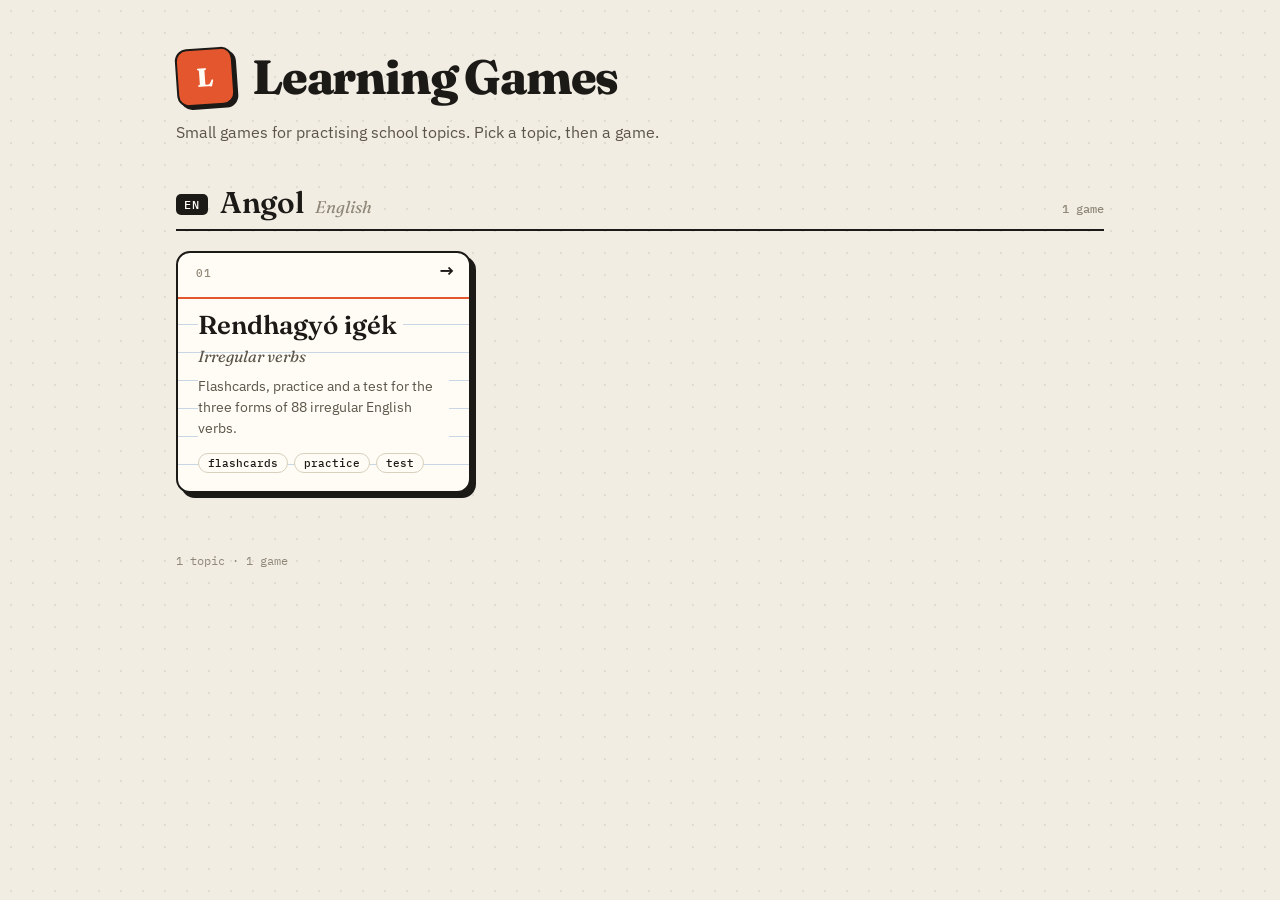
==== index.html @ 685c4724 "Add learning games home page and English irregular verbs game Co-Authored-By: Claude Opus 5.5 <norep" ====
<!doctype html>
<html lang="hu">
<head>
<meta charset="utf-8">
<meta name="viewport" content="width=device-width, initial-scale=1">
<title>Learning Games</title>
<link rel="preconnect" href="https://fonts.googleapis.com">
<link rel="preconnect" href="https://fonts.gstatic.com" crossorigin>
<link href="https://fonts.googleapis.com/css2?family=Fraunces:opsz,wght@9..144,400;9..144,600;9..144,800&family=IBM+Plex+Mono:wght@400;500&family=IBM+Plex+Sans:wght@400;500;600&display=swap" rel="stylesheet">

<!--
  ===================== TABLE OF CONTENTS =====================
  Add a topic or a game here. "path" is the folder of the game (with an index.html inside).
-->
<script type="application/json" id="catalog">
[
  {
    "topic": "Angol",
    "subtitle": "English",
    "code": "EN",
    "games": [
      {
        "title": "Rendhagyó igék",
        "subtitle": "Irregular verbs",
        "path": "angol/rendhagyo-igek/",
        "description": "Flashcards, practice and a test for the three forms of 88 irregular English verbs.",
        "tags": ["flashcards", "practice", "test"]
      }
    ]
  }
]
</script>

<style>
:root{
  --paper:#f2ede3; --paper-2:#e9e2d4; --card:#fffcf5;
  --ink:#1c1a17; --ink-2:#5b5549; --ink-3:#8f8778; --line:#d8cfbd;
  --accent:#e4572e; --rule:#c9d6e3;
  --hard:5px 5px 0 var(--ink);
}
*{box-sizing:border-box}
html,body{margin:0}
body{
  background:var(--paper);
  background-image:radial-gradient(rgba(28,26,23,.08) 1px, transparent 1.2px);
  background-size:22px 22px;
  color:var(--ink);font:16px/1.5 "IBM Plex Sans",system-ui,sans-serif;min-height:100vh;
}
.wrap{max-width:960px;margin:0 auto;padding:48px 16px 80px}
header{display:flex;align-items:center;gap:18px;margin-bottom:12px}
.mark{
  width:58px;height:58px;border:2px solid var(--ink);border-radius:12px;background:var(--accent);flex:none;
  display:grid;place-items:center;font:800 26px/1 "Fraunces",serif;color:var(--card);
  box-shadow:3px 3px 0 var(--ink);transform:rotate(-4deg);
}
h1{font:800 clamp(32px,6vw,48px)/1 "Fraunces",serif;letter-spacing:-.025em;margin:0}
.lead{color:var(--ink-2);max-width:560px;margin:14px 0 44px}
.lead code{font:13px "IBM Plex Mono",monospace;background:var(--paper-2);padding:1px 6px;border-radius:4px}

.topic{margin-bottom:44px;animation:rise .5s cubic-bezier(.2,1.1,.4,1) backwards}
@keyframes rise{from{opacity:0;transform:translateY(14px)}}
.topic-head{display:flex;align-items:baseline;gap:12px;padding-bottom:10px;margin-bottom:20px;border-bottom:2px solid var(--ink)}
.topic-head .code{font:500 12px "IBM Plex Mono",monospace;background:var(--ink);color:var(--card);padding:3px 8px;border-radius:5px;letter-spacing:.08em;transform:translateY(-4px)}
.topic-head h2{font:600 30px/1 "Fraunces",serif;margin:0;letter-spacing:-.01em}
.topic-head .en{font:italic 400 17px "Fraunces",serif;color:var(--ink-3)}
.topic-head .count{margin-left:auto;font:500 12px "IBM Plex Mono",monospace;color:var(--ink-3)}

.games{display:grid;grid-template-columns:repeat(auto-fill,minmax(260px,1fr));gap:22px}
.game{
  position:relative;display:block;text-decoration:none;color:inherit;
  background:
    linear-gradient(var(--accent),var(--accent)) 0 44px/100% 2px no-repeat,
    repeating-linear-gradient(to bottom,transparent 0 27px,var(--rule) 27px 28px) 0 44px/100% 100% no-repeat,
    var(--card);
  border:2px solid var(--ink);border-radius:14px;box-shadow:var(--hard);
  padding:58px 20px 18px;min-height:210px;
  transition:transform .25s cubic-bezier(.3,1.5,.5,1),box-shadow .25s;
  animation:rise .5s cubic-bezier(.2,1.1,.4,1) backwards;
}
.game:hover{transform:translate(-3px,-4px) rotate(-.6deg);box-shadow:8px 9px 0 var(--ink)}
.game:active{transform:translate(3px,3px);box-shadow:0 0 0 var(--ink)}
.game .no{position:absolute;top:13px;left:18px;font:500 11px "IBM Plex Mono",monospace;color:var(--ink-3);letter-spacing:.1em}
.game .go{position:absolute;top:9px;right:14px;font:600 18px/1 "IBM Plex Sans",sans-serif;transition:transform .25s}
.game:hover .go{transform:translateX(4px);color:var(--accent)}
.game h3{font:600 26px/1.1 "Fraunces",serif;margin:0;background:var(--card);display:inline;box-decoration-break:clone;-webkit-box-decoration-break:clone;padding-right:6px}
.game .sub{display:block;font:italic 400 16px "Fraunces",serif;color:var(--ink-2);margin:6px 0 10px}
.game p{margin:0 0 14px;font-size:14px;color:var(--ink-2);background:var(--card)}
.tags{display:flex;gap:6px;flex-wrap:wrap}
.tags span{font:500 11px "IBM Plex Mono",monospace;border:1.5px solid var(--line);border-radius:999px;padding:2px 9px;background:var(--card)}
footer{margin-top:60px;font:12px "IBM Plex Mono",monospace;color:var(--ink-3)}
@media (prefers-reduced-motion:reduce){*{animation:none!important;transition:none!important}}
</style>
</head>
<body>
<div class="wrap">
  <header>
    <div class="mark">L</div>
    <h1>Learning Games</h1>
  </header>
  <p class="lead">Small games for practising school topics. Pick a topic, then a game.</p>
  <main id="toc"></main>
  <footer id="foot"></footer>
</div>
<script>
const esc = s => String(s).replace(/[&<>"]/g, c => ({ '&': '&amp;', '<': '&lt;', '>': '&gt;', '"': '&quot;' }[c]));
const catalog = JSON.parse(document.getElementById('catalog').textContent);
let delay = 0, total = 0;
document.getElementById('toc').innerHTML = catalog.map(t => `
  <section class="topic" style="animation-delay:${delay}ms">
    <div class="topic-head">
      ${t.code ? `<span class="code">${esc(t.code)}</span>` : ''}
      <h2>${esc(t.topic)}</h2>
      ${t.subtitle ? `<span class="en">${esc(t.subtitle)}</span>` : ''}
      <span class="count">${t.games.length} game${t.games.length === 1 ? '' : 's'}</span>
    </div>
    <div class="games">
      ${t.games.map((g, i) => (total++, `
        <a class="game" href="${esc(g.path)}" style="animation-delay:${(delay += 70)}ms">
          <span class="no">${String(i + 1).padStart(2, '0')}</span><span class="go">→</span>
          <h3>${esc(g.title)}</h3>
          ${g.subtitle ? `<span class="sub">${esc(g.subtitle)}</span>` : ''}
          ${g.description ? `<p>${esc(g.description)}</p>` : ''}
          ${g.tags ? `<div class="tags">${g.tags.map(x => `<span>${esc(x)}</span>`).join('')}</div>` : ''}
        </a>`)).join('')}
    </div>
  </section>`).join('');
document.getElementById('foot').textContent = `${catalog.length} topic${catalog.length === 1 ? '' : 's'} · ${total} game${total === 1 ? '' : 's'}`;
</script>
</body>
</html>
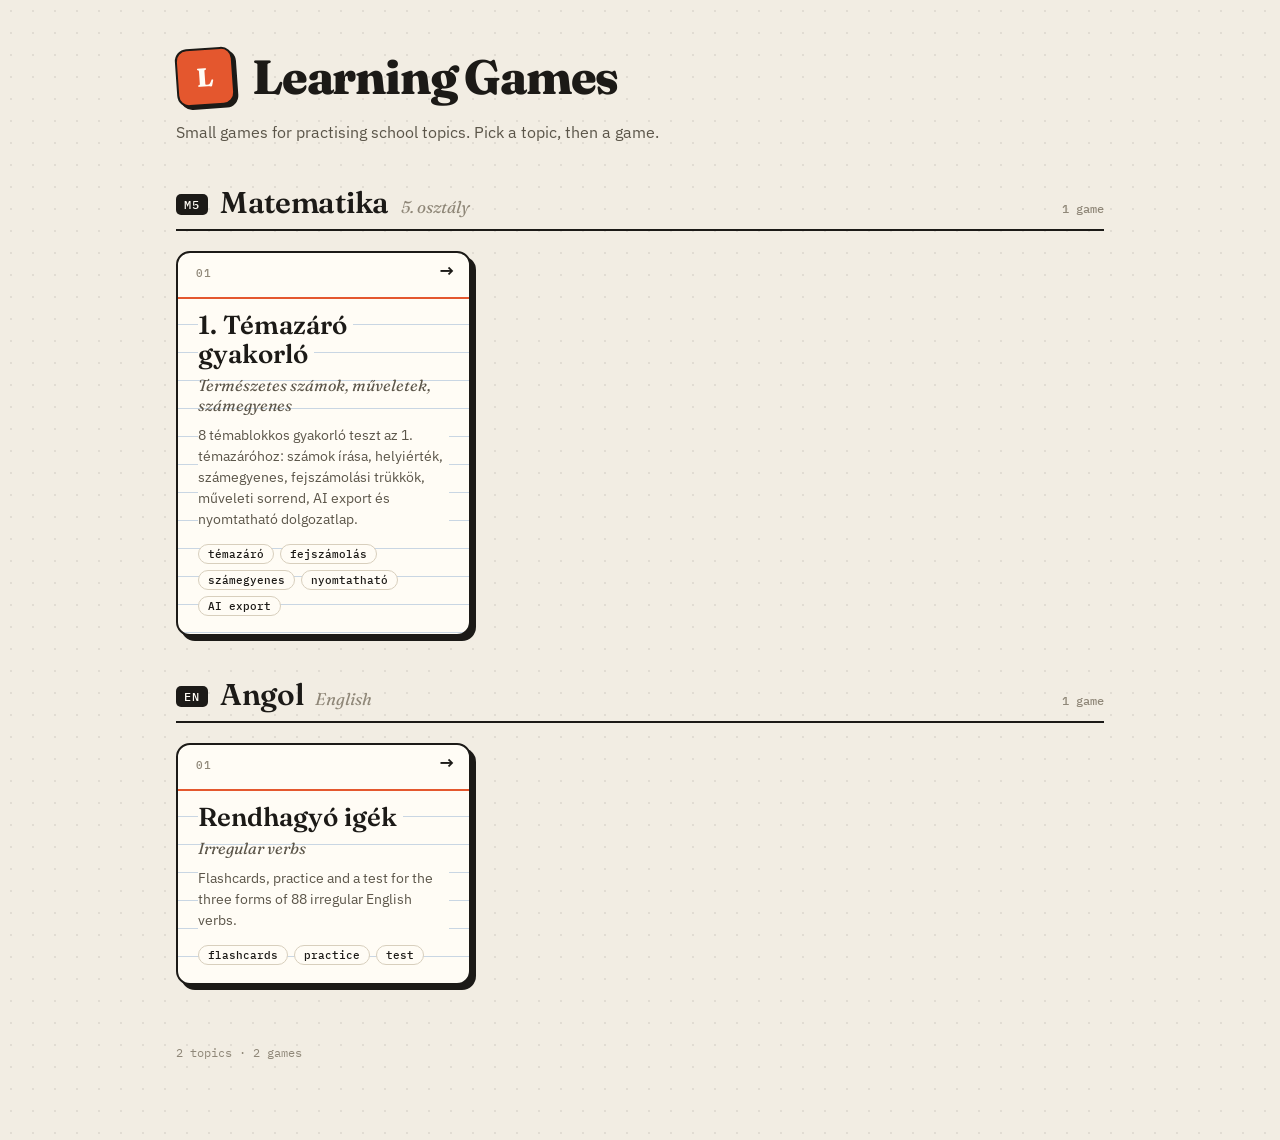
==== commit 1aafa886: "Add 5th grade math exam practice test with AI export" ====
--- a/index.html
+++ b/index.html
@@ -14,6 +14,20 @@
 -->
 <script type="application/json" id="catalog">
 [
+  {
+    "topic": "Matematika",
+    "subtitle": "5. osztály",
+    "code": "M5",
+    "games": [
+      {
+        "title": "1. Témazáró gyakorló",
+        "subtitle": "Természetes számok, műveletek, számegyenes",
+        "path": "matek/5-osztaly/temazaro-1/",
+        "description": "8 témablokkos gyakorló teszt az 1. témazáróhoz: számok írása, helyiérték, számegyenes, fejszámolási trükkök, műveleti sorrend, AI export és nyomtatható dolgozatlap.",
+        "tags": ["témazáró", "fejszámolás", "számegyenes", "nyomtatható", "AI export"]
+      }
+    ]
+  },
   {
     "topic": "Angol",
     "subtitle": "English",
